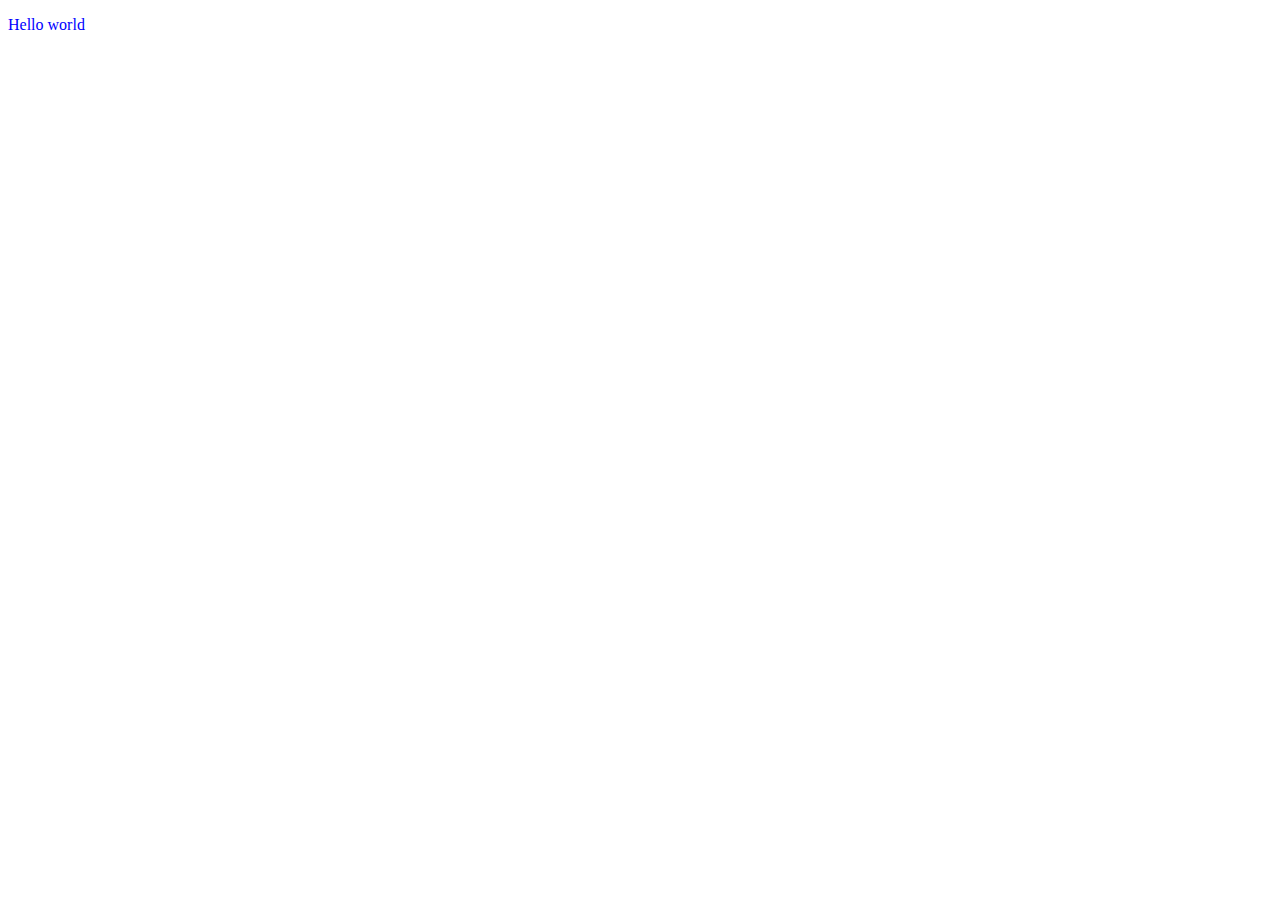
==== html/01.html @ 989c830b "Create 01.html" ====
<!DOCTYPE html>
<html lang="en">
  <head>
    <meta charset="UTF-8" />
    <meta name="viewport" content="width=device-width, initial-scale=1.0" />
    <meta http-equiv="X-UA-Compatible" content="ie=edge" />
    <link rel="stylesheet" href="../css/01.css" />
    <title>01 - javascript30</title>
  </head>
  <body>
    <p>Hello world</p>
    <script>
      // JavaScript here.
    </script>
  </body>
</html>
---- css/01.css ----
p {
  color: blue;
}
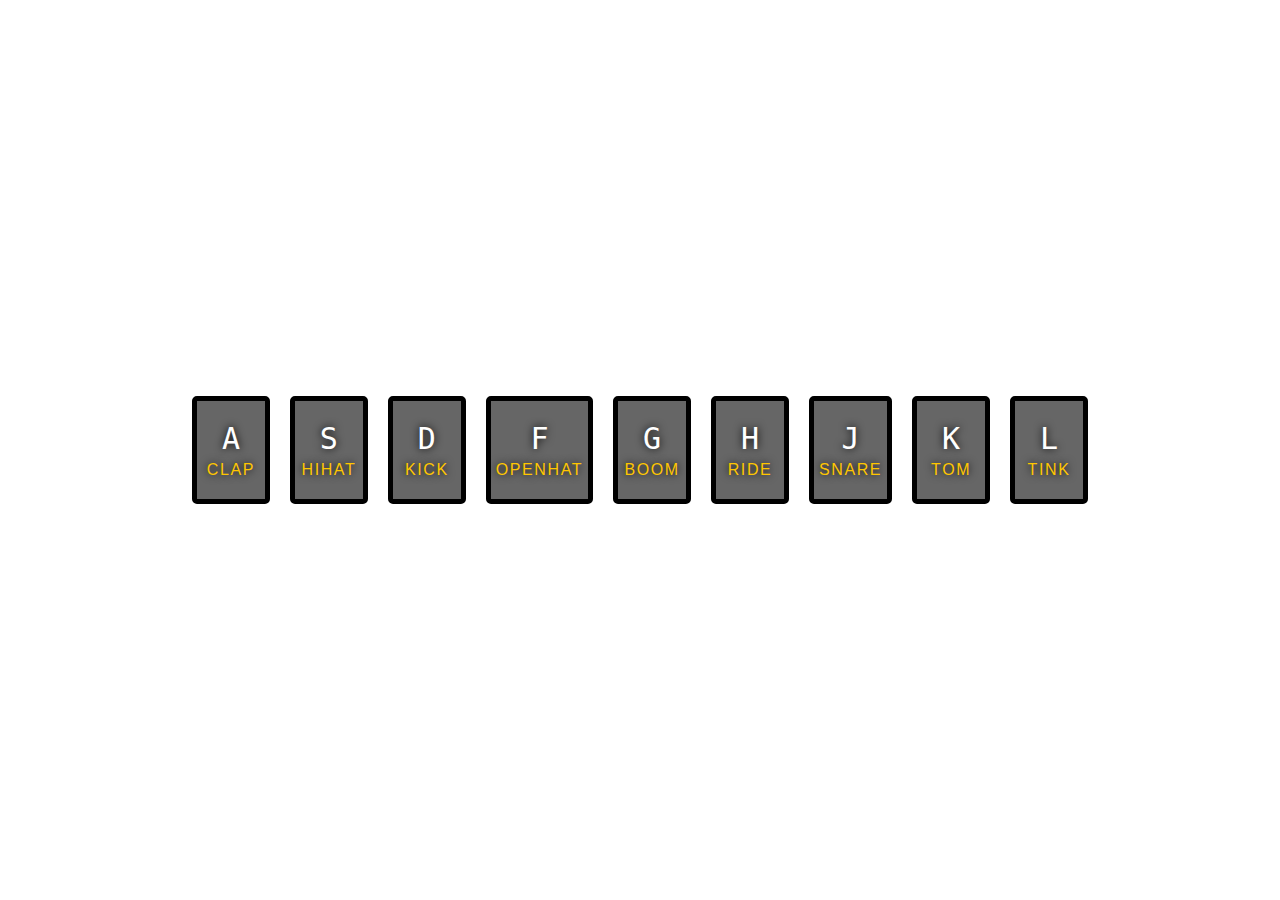
==== commit 28e45533: "Update 01.html" ====
--- a/html/01.html
+++ b/html/01.html
@@ -5,12 +5,86 @@
     <meta name="viewport" content="width=device-width, initial-scale=1.0" />
     <meta http-equiv="X-UA-Compatible" content="ie=edge" />
     <link rel="stylesheet" href="../css/01.css" />
-    <title>01 - javascript30</title>
+    <link
+      rel="icon"
+      href="https://s3.ap-northeast-2.amazonaws.com/bongbong/javascript30/images/favicon-JS30.png"
+      type="image/png"
+    />
+    <title>01. JS Drum Kit</title>
   </head>
   <body>
-    <p>Hello world</p>
+    <div class="keys__container">
+      <div class="keys">
+        <div data-key="65" class="key">
+          <kbd>A</kbd>
+          <span class="sound">clap</span>
+        </div>
+        <div data-key="83" class="key">
+          <kbd>S</kbd>
+          <span class="sound">hihat</span>
+        </div>
+        <div data-key="68" class="key">
+          <kbd>D</kbd>
+          <span class="sound">kick</span>
+        </div>
+        <div data-key="70" class="key">
+          <kbd>F</kbd>
+          <span class="sound">openhat</span>
+        </div>
+        <div data-key="71" class="key">
+          <kbd>G</kbd>
+          <span class="sound">boom</span>
+        </div>
+        <div data-key="72" class="key">
+          <kbd>H</kbd>
+          <span class="sound">ride</span>
+        </div>
+        <div data-key="74" class="key">
+          <kbd>J</kbd>
+          <span class="sound">snare</span>
+        </div>
+        <div data-key="75" class="key">
+          <kbd>K</kbd>
+          <span class="sound">tom</span>
+        </div>
+        <div data-key="76" class="key">
+          <kbd>L</kbd>
+          <span class="sound">tink</span>
+        </div>
+      </div>
+    </div>
+
+    <audio data-key="65" src="../sounds/clap.wav"></audio>
+    <audio data-key="83" src="../sounds/hihat.wav"></audio>
+    <audio data-key="68" src="../sounds/kick.wav"></audio>
+    <audio data-key="70" src="../sounds/openhat.wav"></audio>
+    <audio data-key="71" src="../sounds/boom.wav"></audio>
+    <audio data-key="72" src="../sounds/ride.wav"></audio>
+    <audio data-key="74" src="../sounds/snare.wav"></audio>
+    <audio data-key="75" src="../sounds/tom.wav"></audio>
+    <audio data-key="76" src="../sounds/tink.wav"></audio>
+
     <script>
-      // JavaScript here.
+      function removeTransition(e) {
+        if (e.propertyName !== "transform") return;
+        e.target.classList.remove("playing");
+      }
+
+      function playsound(e) {
+        const audio = document.querySelector(`audio[data-key="${e.keyCode}"]`);
+        const key = document.querySelector(`div[data-key="${e.keyCode}"]`);
+        if (!audio) return;
+        key.classList.add("playing");
+        audio.play();
+        audio.currentTime = 0;
+      }
+
+      const keys = Array.from(document.querySelectorAll(".key"));
+      keys.forEach(key =>
+        key.addEventListener("transitionend", removeTransition)
+      );
+
+      window.addEventListener("keydown", playsound);
     </script>
   </body>
 </html>
--- a/css/01.css
+++ b/css/01.css
@@ -1,3 +1,50 @@
-p {
-  color: blue;
+html {
+  background-image: url("https://s3.ap-northeast-2.amazonaws.com/bongbong/javascript30/images/01/background_img.jpg");
+  background-size: cover;
 }
+body,
+html {
+  margin: 0;
+  padding: 0;
+  font-family: sans-serif;
+}
+.keys__container {
+  width: 70%;
+  margin: auto;
+  min-height: 100vh;
+  display: flex;
+  align-items: center;
+  justify-content: center;
+}
+.keys {
+  width: 100%;
+  display: grid;
+  grid-template-columns: repeat(9, 1fr);
+  grid-gap: 20px;
+}
+.key {
+  border: 5px solid black;
+  border-radius: 5px;
+  background-color: rgba(0, 0, 0, 0.6);
+  text-align: center;
+  display: flex;
+  flex-direction: column;
+  padding: 20px 5px;
+  text-shadow: 0 0 0.5rem black;
+  transition: all 0.07s ease;
+}
+.playing {
+  transform: scale(1.1);
+  border-color: #ffc600;
+  box-shadow: 0 0 1rem #ffc600;
+}
+kbd {
+  color: white;
+  font-size: 30px;
+  margin-bottom: 5px;
+}
+.sound {
+  color: #ffc600;
+  text-transform: uppercase;
+  letter-spacing: 0.1rem;
+}
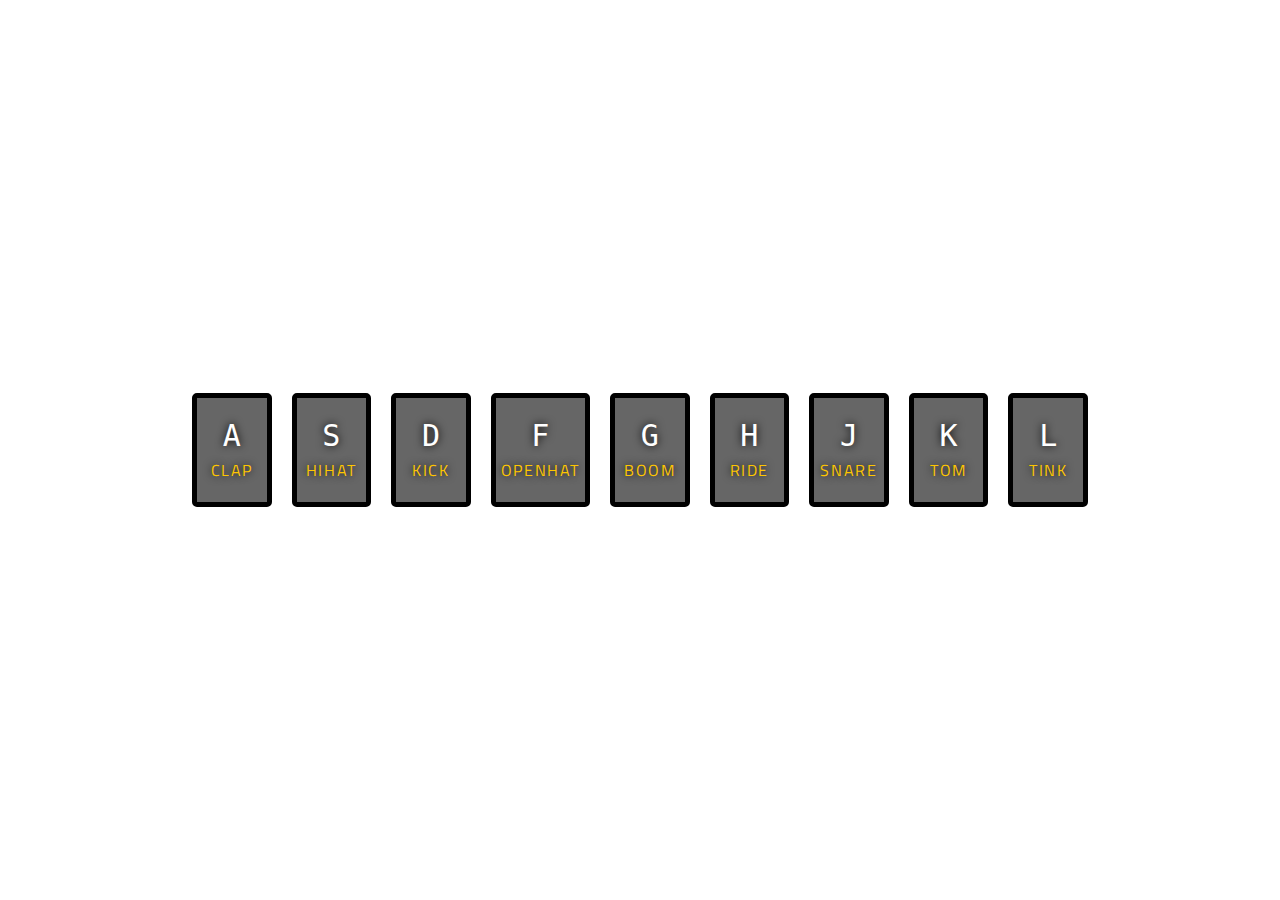
==== commit 95646347: "update" ====
--- a/html/01.html
+++ b/html/01.html
@@ -4,6 +4,10 @@
     <meta charset="UTF-8" />
     <meta name="viewport" content="width=device-width, initial-scale=1.0" />
     <meta http-equiv="X-UA-Compatible" content="ie=edge" />
+    <link
+      href="https://fonts.googleapis.com/css?family=Titillium+Web"
+      rel="stylesheet"
+    />
     <link rel="stylesheet" href="../css/01.css" />
     <link
       rel="icon"
--- a/css/01.css
+++ b/css/01.css
@@ -1,12 +1,12 @@
 html {
-  background-image: url("https://s3.ap-northeast-2.amazonaws.com/bongbong/javascript30/images/01/background_img.jpg");
+  background-image: url(https://s3.ap-northeast-2.amazonaws.com/bongbong/javascript30/images/01/background_img.jpg);
   background-size: cover;
 }
 body,
 html {
   margin: 0;
   padding: 0;
-  font-family: sans-serif;
+  font-family: "Titillium Web", sans-serif;
 }
 .keys__container {
   width: 70%;
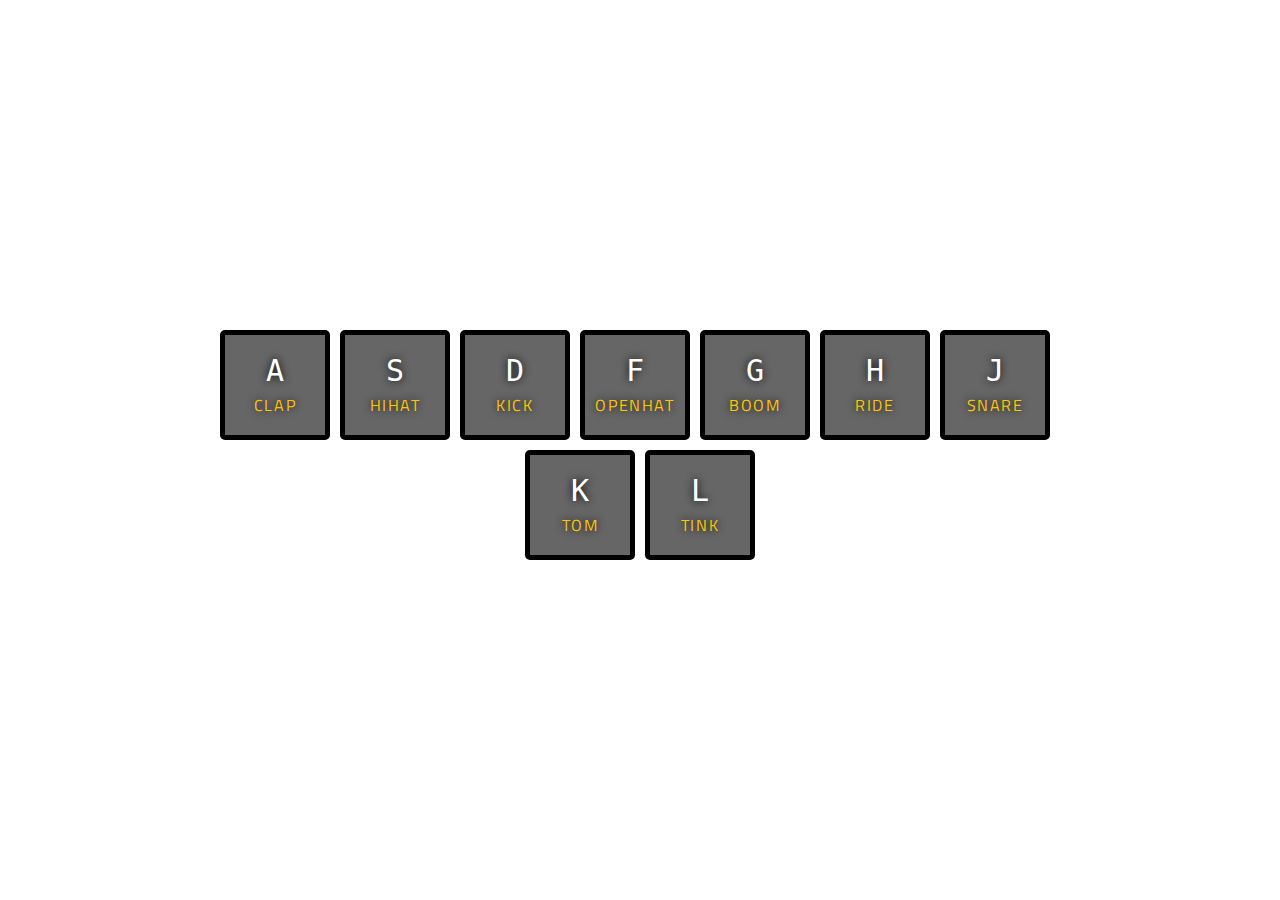
==== commit c38d4d10: "update" ====
--- a/html/01.html
+++ b/html/01.html
@@ -4,16 +4,9 @@
     <meta charset="UTF-8" />
     <meta name="viewport" content="width=device-width, initial-scale=1.0" />
     <meta http-equiv="X-UA-Compatible" content="ie=edge" />
-    <link
-      href="https://fonts.googleapis.com/css?family=Titillium+Web"
-      rel="stylesheet"
-    />
+    <link href="https://fonts.googleapis.com/css?family=Titillium+Web" rel="stylesheet" />
     <link rel="stylesheet" href="../css/01.css" />
-    <link
-      rel="icon"
-      href="https://s3.ap-northeast-2.amazonaws.com/bongbong/javascript30/images/favicon-JS30.png"
-      type="image/png"
-    />
+    <link rel="icon" href="https://s3.ap-northeast-2.amazonaws.com/bongbong/javascript30/images/favicon-JS30.png" type="image/png" />
     <title>01. JS Drum Kit</title>
   </head>
   <body>
@@ -69,26 +62,24 @@
     <audio data-key="76" src="../sounds/tink.wav"></audio>
 
     <script>
+      function playSound(e) {
+        const audio = document.querySelector(`audio[data-key="${e.keyCode}"]`);
+        const key = document.querySelector(`div.key[data-key="${e.keyCode}"]`);
+        if (!audio) return;
+        audio.play();
+        audio.currentTime = 0;
+        key.classList.add("playing");
+      }
+
       function removeTransition(e) {
         if (e.propertyName !== "transform") return;
         e.target.classList.remove("playing");
       }
 
-      function playsound(e) {
-        const audio = document.querySelector(`audio[data-key="${e.keyCode}"]`);
-        const key = document.querySelector(`div[data-key="${e.keyCode}"]`);
-        if (!audio) return;
-        key.classList.add("playing");
-        audio.play();
-        audio.currentTime = 0;
-      }
+      const keysArr = Array.from(document.querySelectorAll(".key"));
+      keysArr.forEach((key) => key.addEventListener("transitionend", removeTransition));
 
-      const keys = Array.from(document.querySelectorAll(".key"));
-      keys.forEach(key =>
-        key.addEventListener("transitionend", removeTransition)
-      );
-
-      window.addEventListener("keydown", playsound);
+      window.addEventListener("keydown", playSound);
     </script>
   </body>
 </html>
--- a/css/01.css
+++ b/css/01.css
@@ -7,6 +7,7 @@
   margin: 0;
   padding: 0;
   font-family: "Titillium Web", sans-serif;
+  box-sizing: border-box;
 }
 .keys__container {
   width: 70%;
@@ -17,21 +18,28 @@
   justify-content: center;
 }
 .keys {
-  width: 100%;
-  display: grid;
-  grid-template-columns: repeat(9, 1fr);
-  grid-gap: 20px;
+  display: flex;
+  flex-wrap: wrap;
+  align-items: center;
+  justify-content: center;
 }
 .key {
+  width: 100px;
+  height: 100px;
   border: 5px solid black;
   border-radius: 5px;
   background-color: rgba(0, 0, 0, 0.6);
   text-align: center;
   display: flex;
   flex-direction: column;
-  padding: 20px 5px;
+  justify-content: center;
+  align-items: center;
   text-shadow: 0 0 0.5rem black;
   transition: all 0.07s ease;
+  margin-bottom: 10px;
+}
+.key:not(:last-child) {
+  margin-right: 10px;
 }
 .playing {
   transform: scale(1.1);
@@ -48,3 +56,19 @@
   text-transform: uppercase;
   letter-spacing: 0.1rem;
 }
+
+/* Small devices (landscape phones, 576px and up) */
+@media (min-width: 576px) {
+}
+
+/* Medium devices (tablets, 768px and up) */
+@media (min-width: 768px) {
+}
+
+/* Large devices (desktops, 992px and up) */
+@media (min-width: 992px) {
+}
+
+/* Extra large devices (large desktops, 1200px and up) */
+@media (min-width: 1200px) {
+}
